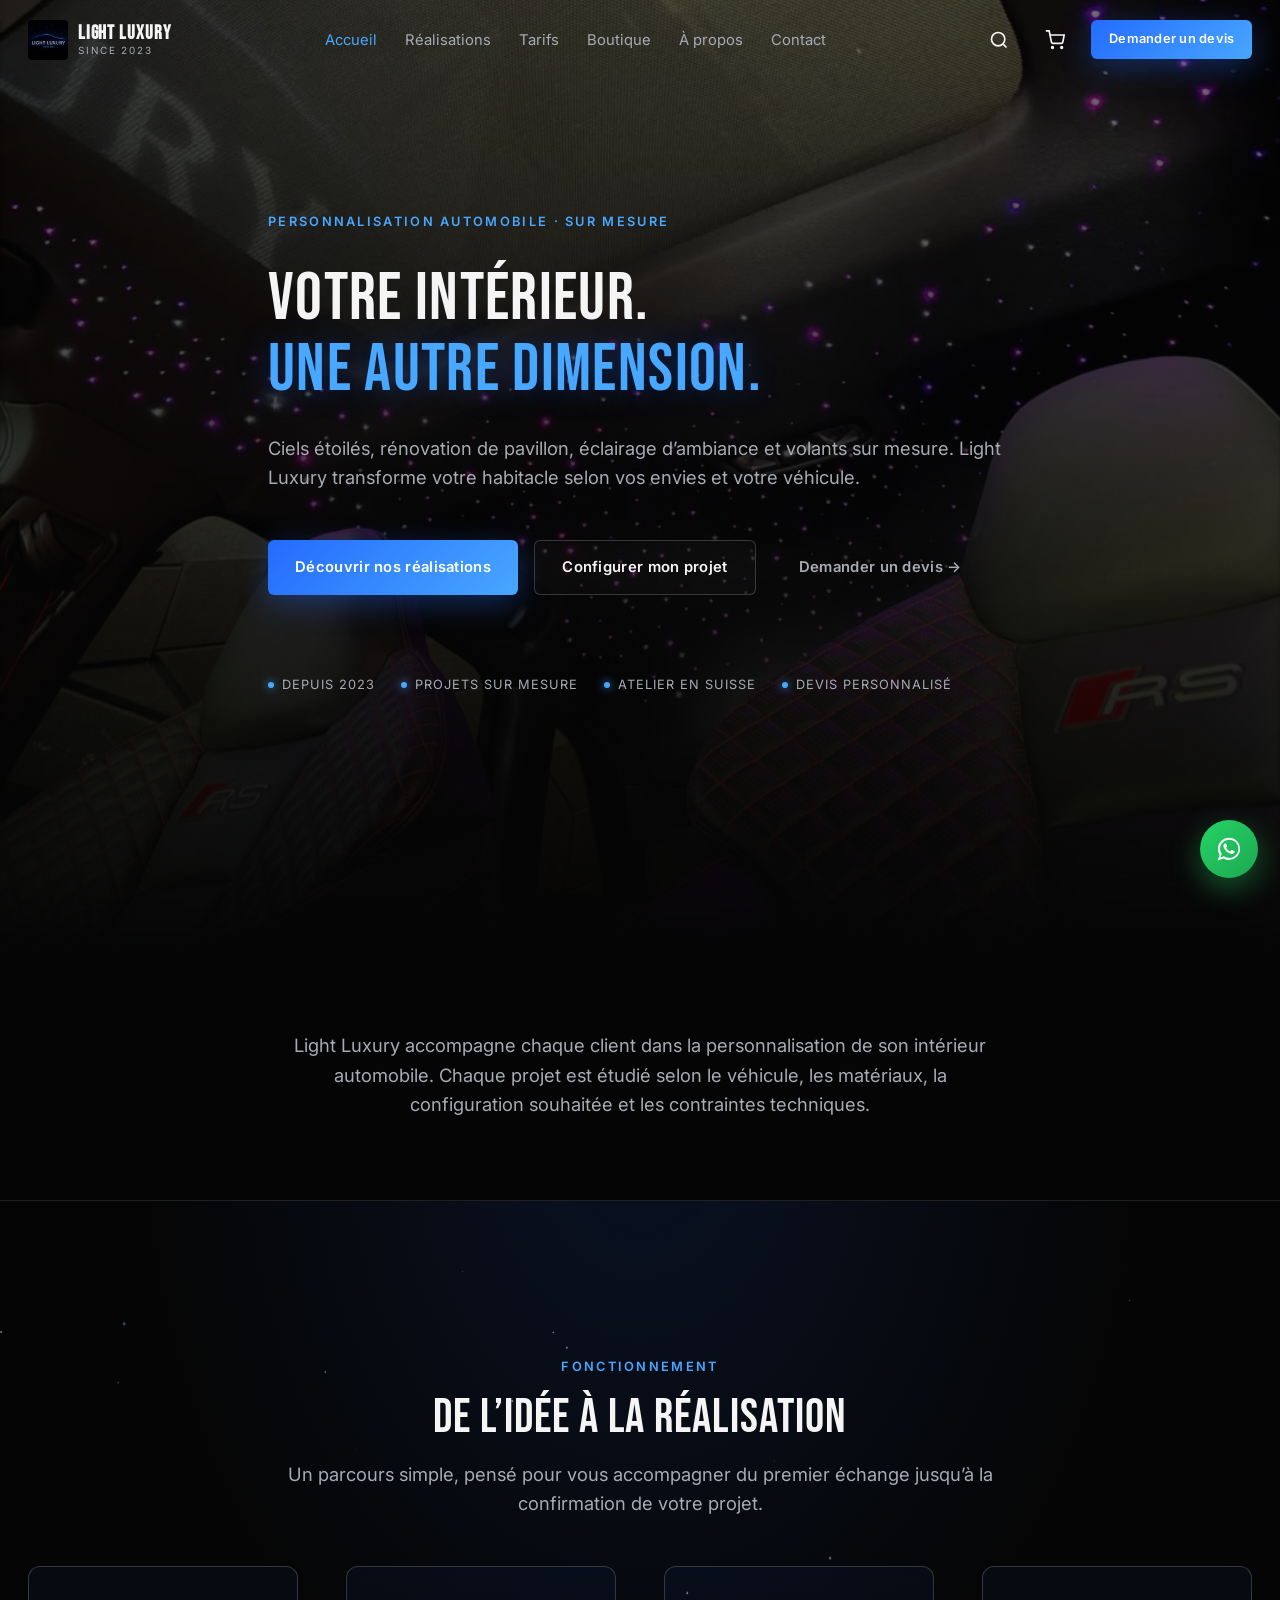
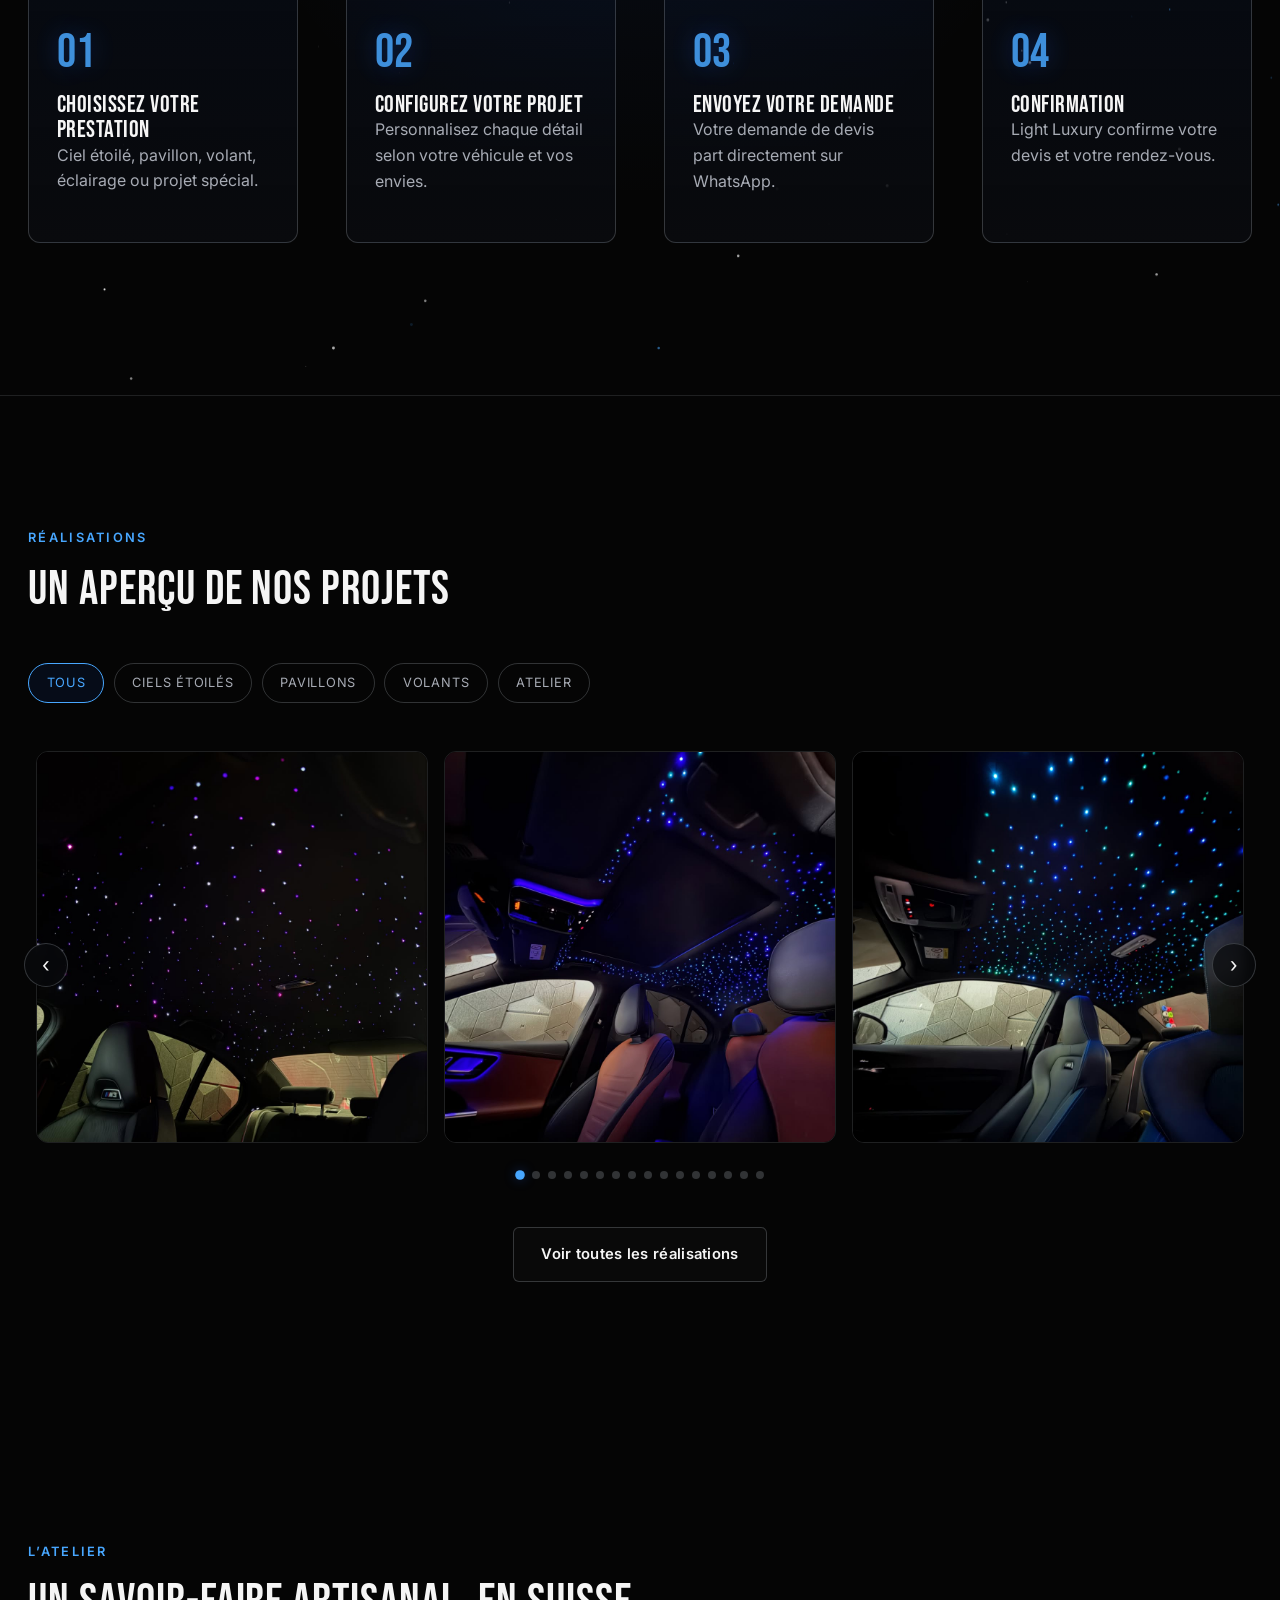
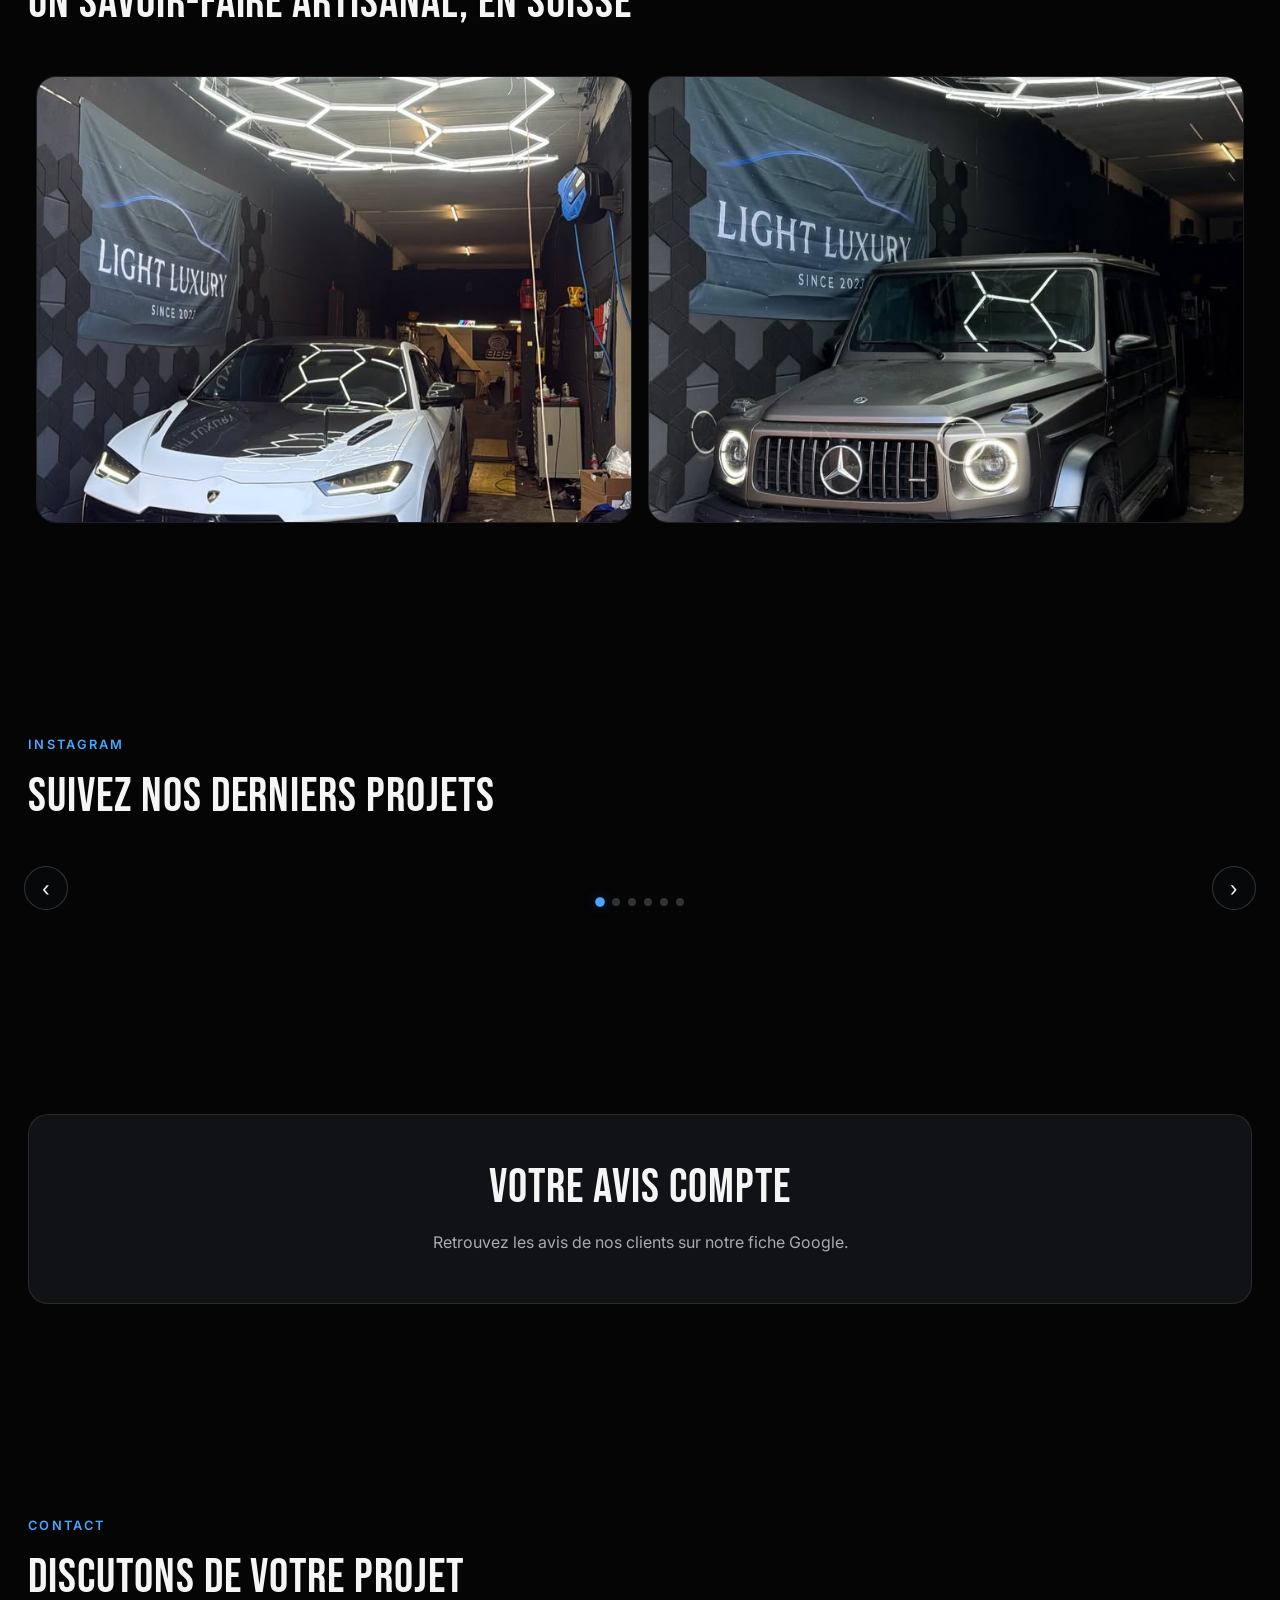
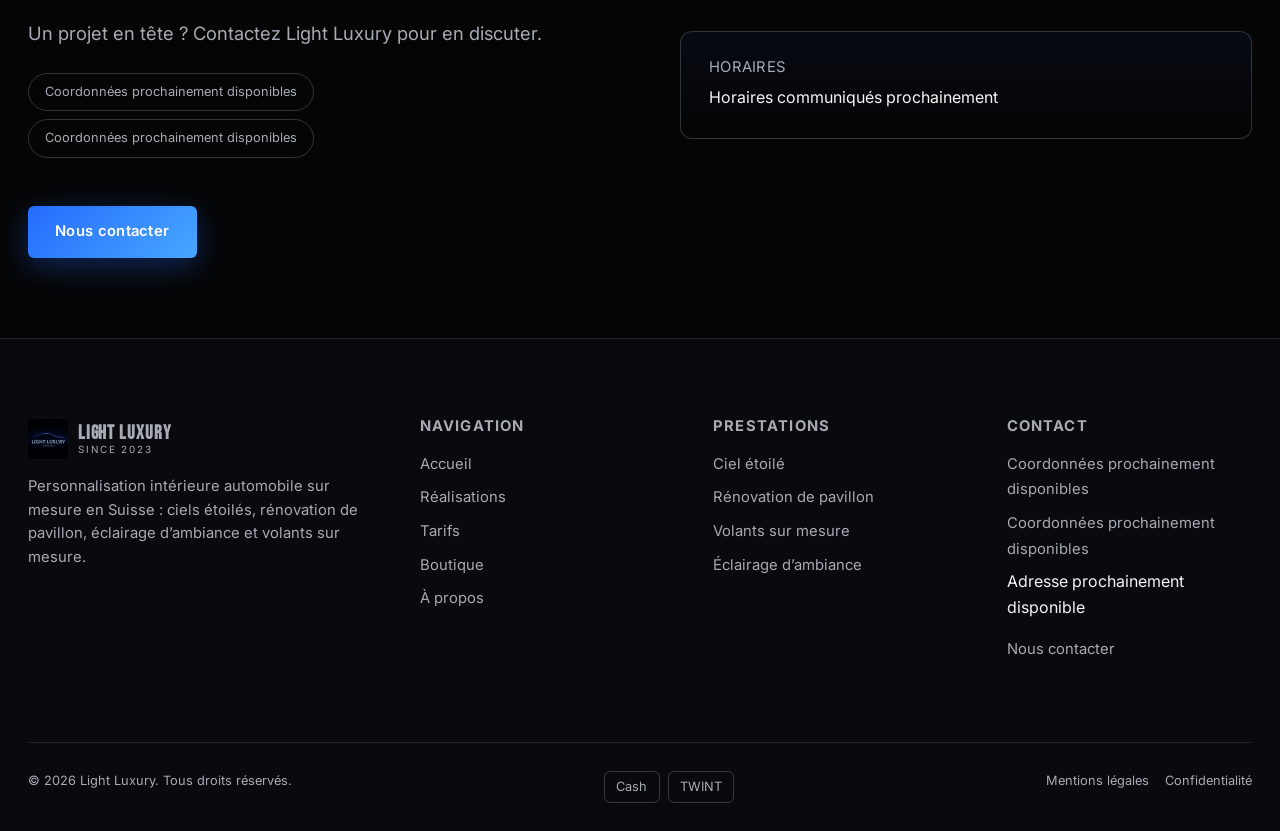
==== index.html @ d5ac54b0 "Add files via upload" ====
<!DOCTYPE html>
<html lang="fr">
<head>
<meta charset="UTF-8" />
<meta name="viewport" content="width=device-width, initial-scale=1.0" />
<title>Light Luxury — Personnalisation automobile sur mesure en Suisse</title>
<meta name="description" content="Light Luxury : ciels étoilés, rénovation de pavillon, éclairage d’ambiance et volants sur mesure. Personnalisation intérieure automobile en Suisse depuis 2023." />
<link rel="canonical" href="https://www.lightluxury.ch/index.html" />

<meta property="og:type" content="website" />
<meta property="og:title" content="Light Luxury — Personnalisation automobile sur mesure en Suisse" />
<meta property="og:description" content="Light Luxury : ciels étoilés, rénovation de pavillon, éclairage d’ambiance et volants sur mesure. Personnalisation intérieure automobile en Suisse depuis 2023." />
<meta property="og:image" content="assets/images/logo/light-luxury-logo.jpg" />
<meta property="og:locale" content="fr_CH" />

<link rel="icon" href="assets/images/logo/light-luxury-logo.jpg" type="image/jpeg" />

<link rel="preconnect" href="https://fonts.googleapis.com" />
<link rel="preconnect" href="https://fonts.gstatic.com" crossorigin />
<link href="https://fonts.googleapis.com/css2?family=Bebas+Neue&family=Oswald:wght@400;600&family=Inter:wght@400;500;600;700&display=swap" rel="stylesheet" />

<link rel="stylesheet" href="assets/css/variables.css" />
<link rel="stylesheet" href="assets/css/reset.css" />
<link rel="stylesheet" href="assets/css/style.css" />
<link rel="stylesheet" href="assets/css/components.css" />
<link rel="stylesheet" href="assets/css/responsive.css" />
<link rel="stylesheet" href="assets/css/slider.css" />
<script type="application/ld+json">
{
  "@context": "https://schema.org",
  "@type": "AutoRepair",
  "name": "Light Luxury",
  "image": "assets/images/logo/light-luxury-logo.jpg",
  "priceRange": "CHF 150 - CHF 830",
  "areaServed": "CH",
  "sameAs": []
}
</script>
</head>
<body>
<a class="skip-link" href="#main-content">Aller au contenu</a>
<div class="starfield-bg" aria-hidden="true"><canvas data-starfield data-density="130"></canvas></div>

<header class="site-header">
  <div class="container">
    <a href="index.html" class="brand" aria-label="Light Luxury — Accueil">
      <img src="assets/images/logo/light-luxury-logo.jpg" alt="Logo Light Luxury" width="40" height="40" />
      <span class="brand-text"><strong>LIGHT LUXURY</strong><span>Since 2023</span></span>
    </a>

    <nav class="main-nav" aria-label="Navigation principale">
      <ul><li><a class="is-active" href="index.html">Accueil</a></li>

<li><a class="" href="realisations.html">Réalisations</a></li>
<li><a class="" href="tarifs.html">Tarifs</a></li>
<li><a class="" href="boutique.html">Boutique</a></li>
<li><a class="" href="a-propos.html">À propos</a></li>
<li><a class="" href="contact.html">Contact</a></li></ul>
    </nav>

    <div class="nav-actions">
      <button id="search-toggle-btn" class="icon-btn" aria-label="Rechercher" aria-controls="search-panel"><svg width="20" height="20" viewBox="0 0 24 24" fill="none" stroke="currentColor" stroke-width="2"><circle cx="11" cy="11" r="8"/><path d="m21 21-4.35-4.35"/></svg></button>
      <a href="panier.html" class="icon-btn" aria-label="Voir le panier de demande de devis">
        <svg width="20" height="20" viewBox="0 0 24 24" fill="none" stroke="currentColor" stroke-width="2"><circle cx="9" cy="21" r="1"/><circle cx="20" cy="21" r="1"/><path d="M1 1h4l2.68 13.39a2 2 0 0 0 2 1.61h9.72a2 2 0 0 0 2-1.61L23 6H6"/></svg>
        <span class="cart-badge is-empty" data-cart-count>0</span>
      </a>
      <a href="contact.html" class="btn btn-primary btn-sm nav-cta-desktop">Demander un devis</a>
      <button id="burger-btn" class="burger" aria-label="Ouvrir le menu" aria-expanded="false" aria-controls="mobile-nav">
        <span></span><span></span><span></span>
      </button>
    </div>
  </div>
</header>

<div id="search-panel" class="search-panel" role="search">
  <input id="site-search-input" type="text" placeholder="Rechercher : ciel étoilé, pavillon, volant, BMW…" aria-label="Recherche sur le site" />
  <div id="site-search-results" class="search-results"></div>
</div>

<nav id="mobile-nav" class="mobile-nav" aria-label="Navigation mobile">
  <a href="index.html">Accueil</a>
<a href="realisations.html">Réalisations</a>
<a href="tarifs.html">Tarifs</a>
<a href="boutique.html">Boutique</a>
<a href="a-propos.html">À propos</a>
<a href="contact.html">Contact</a>
  <div class="mobile-cta">
    <a href="contact.html" class="btn btn-primary btn-block">Demander un devis</a>
    <a href="panier.html" class="btn btn-outline btn-block">Voir mon panier</a>
  </div>
</nav>
<main id="main-content">

<section class="hero">
  <div class="hero-media">
    <img src="assets/images/hero/hero-fallback.jpg" alt="Ciel étoilé Light Luxury dans un habitacle automobile premium" />
  </div>
  <div class="hero-overlay"></div>
  <div class="container hero-content">
    <span class="eyebrow">Personnalisation automobile · Sur mesure</span>
    <h1>Votre intérieur.<br /><span class="accent">Une autre dimension.</span></h1>
    <p class="lead">Ciels étoilés, rénovation de pavillon, éclairage d’ambiance et volants sur mesure. Light Luxury transforme votre habitacle selon vos envies et votre véhicule.</p>
    <div class="hero-actions">
      <a href="realisations.html" class="btn btn-primary">Découvrir nos réalisations</a>
      <a href="ciel-etoile.html" class="btn btn-outline">Configurer mon projet</a>
      <a href="contact.html" class="btn btn-ghost">Demander un devis →</a>
    </div>
    <div class="hero-badges">
      <span class="hero-badge">Depuis 2023</span>
      <span class="hero-badge">Projets sur mesure</span>
      <span class="hero-badge">Atelier en Suisse</span>
      <span class="hero-badge">Devis personnalisé</span>
    </div>
  </div>
</section>

<section class="tight">
  <div class="container">
    <div class="section-head center" style="margin:0 auto;">
      <p class="lead" style="margin:0 auto;">Light Luxury accompagne chaque client dans la personnalisation de son intérieur automobile. Chaque projet est étudié selon le véhicule, les matériaux, la configuration souhaitée et les contraintes techniques.</p>
    </div>
  </div>
</section>

<section id="fonctionnement" class="section-featured" data-local-starfield style="border-top:1px solid var(--c-border); border-bottom:1px solid var(--c-border);">
  <div class="starfield-bg" aria-hidden="true"><canvas data-starfield data-density="90" data-shooting-stars="false"></canvas></div>
  <div class="container" style="position:relative;z-index:1;">
    <div class="section-head center" style="margin:0 auto 3rem;">
      <span class="eyebrow">Fonctionnement</span>
      <h2>De l’idée à la réalisation</h2>
      <p class="lead" style="margin:0.8rem auto 0;">Un parcours simple, pensé pour vous accompagner du premier échange jusqu’à la confirmation de votre projet.</p>
    </div>
    <div class="steps steps-featured">
      <div class="step"><div class="step-number">01</div><h3>Choisissez votre prestation</h3><p>Ciel étoilé, pavillon, volant, éclairage ou projet spécial.</p></div>
      <div class="step"><div class="step-number">02</div><h3>Configurez votre projet</h3><p>Personnalisez chaque détail selon votre véhicule et vos envies.</p></div>
      <div class="step"><div class="step-number">03</div><h3>Envoyez votre demande</h3><p>Votre demande de devis part directement sur WhatsApp.</p></div>
      <div class="step"><div class="step-number">04</div><h3>Confirmation</h3><p>Light Luxury confirme votre devis et votre rendez-vous.</p></div>
    </div>
  </div>
</section>

<section id="realisations-preview">
  <div class="container">
    <div class="section-head">
      <span class="eyebrow">Réalisations</span>
      <h2>Un aperçu de nos projets</h2>
    </div>
    <div class="filter-bar" id="home-filter-bar">
      <button data-filter="all" class="is-active">Tous</button>
      <button data-filter="ciel-etoile">Ciels étoilés</button>
      <button data-filter="pavillon">Pavillons</button>
      <button data-filter="volant">Volants</button>
      <button data-filter="atelier">Atelier</button>
    </div>
    <div class="slider">
      <div class="slider-viewport">
        <div class="slider-track" id="home-gallery-grid"></div>
      </div>
    </div>
    <div class="text-center mt-lg">
      <a href="realisations.html" class="btn btn-outline">Voir toutes les réalisations</a>
    </div>
  </div>
</section>

<section id="atelier">
  <div class="container">
    <div class="section-head">
      <span class="eyebrow">L’atelier</span>
      <h2>Un savoir-faire artisanal, en Suisse</h2>
    </div>
    <div class="slider atelier-slider">
      <div class="slider-viewport">
        <div class="slider-track">
      <div class="slider-slide"><img src="assets/images/atelier/atelier-lamborghini-urus.jpg" alt="Atelier Light Luxury avec Lamborghini Urus" loading="lazy" width="640" height="480" /></div>
      <div class="slider-slide"><img src="assets/images/atelier/atelier-mercedes-g63.jpg" alt="Atelier Light Luxury avec Mercedes-AMG G63" loading="lazy" width="640" height="480" /></div>
        </div>
      </div>
    </div>
  </div>
</section>

<section id="instagram" class="tight">
  <div class="container">
    <div class="section-head">
      <span class="eyebrow">Instagram</span>
      <h2>Suivez nos derniers projets</h2>
    </div>
    <div class="slider instagram-slider">
      <div class="slider-viewport">
        <div class="slider-track">
      <div class="slider-slide"><a href="#" data-contact="instagram" target="_blank" rel="noopener"><img src="assets/images/ciels-etoiles/ciel-etoile-bmw-m3-multicolore.jpg" alt="Publication Instagram Light Luxury" loading="lazy" width="300" height="300" /></a></div>
      <div class="slider-slide"><a href="#" data-contact="instagram" target="_blank" rel="noopener"><img src="assets/images/ciels-etoiles/ciel-etoile-violet-rose.jpg" alt="Publication Instagram Light Luxury" loading="lazy" width="300" height="300" /></a></div>
      <div class="slider-slide"><a href="#" data-contact="instagram" target="_blank" rel="noopener"><img src="assets/images/volants/volant-bmw-m-carbone.jpg" alt="Publication Instagram Light Luxury" loading="lazy" width="300" height="300" /></a></div>
      <div class="slider-slide"><a href="#" data-contact="instagram" target="_blank" rel="noopener"><img src="assets/images/ciels-etoiles/ciel-etoile-audi-rs-panoramique.jpg" alt="Publication Instagram Light Luxury" loading="lazy" width="300" height="300" /></a></div>
      <div class="slider-slide"><a href="#" data-contact="instagram" target="_blank" rel="noopener"><img src="assets/images/atelier/atelier-lamborghini-urus.jpg" alt="Publication Instagram Light Luxury" loading="lazy" width="300" height="300" /></a></div>
      <div class="slider-slide"><a href="#" data-contact="instagram" target="_blank" rel="noopener"><img src="assets/images/ciels-etoiles/ciel-etoile-bmw-m4-orange.jpg" alt="Publication Instagram Light Luxury" loading="lazy" width="300" height="300" /></a></div>
        </div>
      </div>
    </div>
  </div>
</section>

<section id="avis">
  <div class="container">
    <div class="reviews-cta">
      <h2>Votre avis compte</h2>
      <p>Retrouvez les avis de nos clients sur notre fiche Google.</p>
      <a href="#" data-contact="google-reviews" class="btn btn-outline" style="display:none;">Voir les avis Google</a>
    </div>
  </div>
</section>

<section id="contact-home" class="tight">
  <div class="container split">
    <div>
      <span class="eyebrow">Contact</span>
      <h2>Discutons de votre projet</h2>
      <p class="lead">Un projet en tête ? Contactez Light Luxury pour en discuter.</p>
      <ul class="tag-list" style="margin-top:1.5rem;">
        <li><a href="tel:" data-contact="phone" class="badge-note">Téléphone</a></li>
        <li><a href="mailto:" data-contact="email" class="badge-note">E-mail</a></li>
      </ul>
      <div class="hero-actions">
        <a href="contact.html" class="btn btn-primary">Nous contacter</a>
      </div>
    </div>
    <div>
      <div class="info-panel">
        <div>
          <h4 style="font-family:var(--font-body);text-transform:uppercase;font-size:var(--fs-sm);color:var(--c-grey-light);margin-bottom:0.6rem;">Horaires</h4>
          <div data-contact="hours"></div>
        </div>
      </div>
    </div>
  </div>
</section>
</main>
<div id="lightbox" class="lightbox" aria-hidden="true" role="dialog" aria-label="Visionneuse d'image">
  <div class="lightbox-inner">
    <button id="lightbox-close" class="lightbox-close" aria-label="Fermer">✕</button>
    <button id="lightbox-prev" class="lightbox-nav lightbox-prev" aria-label="Image précédente">‹</button>
    <button id="lightbox-next" class="lightbox-nav lightbox-next" aria-label="Image suivante">›</button>
    <img id="lightbox-image" src="" alt="" />
    <p id="lightbox-caption" class="lightbox-caption"></p>
    <p id="lightbox-counter" class="lightbox-caption"></p>
  </div>
</div>
<footer class="site-footer">
  <div class="container">
    <div class="footer-grid">
      <div class="footer-col">
        <a href="index.html" class="brand" style="margin-bottom:1rem;">
          <img src="assets/images/logo/light-luxury-logo.jpg" alt="Logo Light Luxury" width="36" height="36" />
          <span class="brand-text"><strong>LIGHT LUXURY</strong><span>Since 2023</span></span>
        </a>
        <p>Personnalisation intérieure automobile sur mesure en Suisse : ciels étoilés, rénovation de pavillon, éclairage d’ambiance et volants sur mesure.</p>
      </div>
      <div class="footer-col">
        <h4>Navigation</h4>
        <ul>
          <li><a href="index.html">Accueil</a></li>
          <li><a href="realisations.html">Réalisations</a></li>
          <li><a href="tarifs.html">Tarifs</a></li>
          <li><a href="boutique.html">Boutique</a></li>
          <li><a href="a-propos.html">À propos</a></li>
        </ul>
      </div>
      <div class="footer-col">
        <h4>Prestations</h4>
        <ul>
          <li><a href="ciel-etoile.html">Ciel étoilé</a></li>
          <li><a href="renovation-pavillon.html">Rénovation de pavillon</a></li>
          <li><a href="volants-sur-mesure.html">Volants sur mesure</a></li>
          <li><a href="eclairage-ambiance.html">Éclairage d’ambiance</a></li>
        </ul>
      </div>
      <div class="footer-col">
        <h4>Contact</h4>
        <ul>
          <li><a href="tel:" data-contact="phone">Coordonnées prochainement disponibles</a></li>
          <li><a href="mailto:" data-contact="email">Coordonnées prochainement disponibles</a></li>
          <li><span data-contact="address">Adresse prochainement disponible</span></li>
          <li><a href="#" data-contact="instagram" target="_blank" rel="noopener">Instagram</a></li>
          <li><a href="contact.html">Nous contacter</a></li>
        </ul>
      </div>
    </div>

    <div class="footer-bottom">
      <span>© <span data-current-year></span> Light Luxury. Tous droits réservés.</span>
      <div class="payment-badges"><span>Cash</span><span>TWINT</span></div>
      <div style="display:flex;gap:1rem;">
        <a href="mentions-legales.html">Mentions légales</a>
        <a href="confidentialite.html">Confidentialité</a>
      </div>
    </div>
  </div>
</footer>

<a href="#" id="whatsapp-float-btn" class="whatsapp-float" aria-label="Contacter Light Luxury sur WhatsApp"><svg viewBox="0 0 32 32"><path d="M16.001 3C9.008 3 3.335 8.671 3.335 15.665c0 2.454.687 4.83 1.99 6.897L3 29l6.6-2.267a12.6 12.6 0 0 0 6.4 1.734h.005c6.993 0 12.665-5.672 12.665-12.667C28.67 8.671 23 3 16.001 3zm0 23.02h-.004a10.5 10.5 0 0 1-5.352-1.464l-.384-.228-3.98 1.368 1.386-3.879-.25-.398a10.44 10.44 0 0 1-1.612-5.594c0-5.79 4.71-10.5 10.5-10.5 2.804 0 5.44 1.092 7.424 3.076a10.43 10.43 0 0 1 3.074 7.428c0 5.79-4.712 10.5-10.502 10.5h-.3zm5.756-7.868c-.316-.158-1.87-.923-2.16-1.028-.29-.105-.5-.158-.71.158s-.815 1.028-1 1.24c-.184.21-.368.237-.684.079-.316-.158-1.335-.492-2.542-1.568-.94-.838-1.575-1.874-1.758-2.19-.184-.316-.02-.487.138-.645.142-.14.316-.368.474-.552.158-.184.21-.316.316-.526.105-.21.053-.395-.026-.553-.079-.158-.71-1.71-.972-2.343-.256-.616-.516-.532-.71-.542-.184-.008-.395-.01-.605-.01-.21 0-.553.079-.842.395-.29.316-1.106 1.081-1.106 2.637 0 1.556 1.132 3.06 1.29 3.27.158.21 2.229 3.404 5.4 4.773.755.326 1.343.52 1.802.665.757.24 1.446.207 1.99.126.607-.091 1.87-.764 2.133-1.502.263-.738.263-1.37.184-1.502-.079-.132-.29-.21-.605-.368z"/></svg></a>

<script src="assets/js/config.js"></script>
<script src="assets/js/pricing.js"></script>
<script src="assets/js/services.js"></script>
<script src="assets/js/products.js"></script>
<script src="assets/js/gallery.js"></script>
<script src="assets/js/cart.js"></script>
<script src="assets/js/slider.js"></script>
<script src="assets/js/whatsapp.js"></script>
<script src="assets/js/shop.js"></script>
<script src="assets/js/configurator.js"></script>
<script src="assets/js/main.js" defer></script>
</body>
</html>
---- assets/css/variables.css ----
/* ============================================================
   LIGHT LUXURY — VARIABLES CSS
   ============================================================ */
:root {
  /* Palette */
  --c-black-deep: #050505;
  --c-black-secondary: #090A0D;
  --c-anthracite: #101216;
  --c-grey-dark: #17191E;
  --c-white: #F5F5F5;
  --c-grey-light: #A7ABB4;
  --c-blue-electric: #246BFD;
  --c-blue-bright: #48A7FF;
  --c-violet: #7857FF;

  --c-border: rgba(167, 171, 180, 0.16);
  --c-border-strong: rgba(167, 171, 180, 0.28);
  --c-glow-blue: rgba(36, 107, 253, 0.35);
  --c-glow-blue-soft: rgba(72, 167, 255, 0.16);
  --c-overlay-dark: rgba(5, 5, 5, 0.72);

  /* Typography */
  --font-display: "Bebas Neue", "Oswald", "Anton", Impact, sans-serif;
  --font-body: "Inter", "Manrope", "Montserrat", -apple-system, BlinkMacSystemFont, sans-serif;

  --fs-xs: 0.8rem;
  --fs-sm: 0.925rem;
  --fs-base: 1rem;
  --fs-md: 1.15rem;
  --fs-lg: 1.5rem;
  --fs-xl: 2.1rem;
  --fs-2xl: 3rem;
  --fs-3xl: 4.2rem;

  /* Spacing */
  --space-xs: 0.5rem;
  --space-sm: 1rem;
  --space-md: 1.75rem;
  --space-lg: 3rem;
  --space-xl: 5rem;
  --space-2xl: 8rem;

  /* Layout */
  --max-width: 1280px;
  --radius-sm: 6px;
  --radius-md: 12px;
  --radius-lg: 20px;

  --header-height: 80px;

  --transition-base: 220ms cubic-bezier(0.4, 0, 0.2, 1);
  --transition-slow: 420ms cubic-bezier(0.16, 1, 0.3, 1);

  --shadow-card: 0 20px 60px rgba(0, 0, 0, 0.45);
  --shadow-glow: 0 0 40px var(--c-glow-blue-soft);
}
---- assets/css/style.css ----
/* ============================================================
   LIGHT LUXURY — STYLE PRINCIPAL
   ============================================================ */

.container {
  max-width: var(--max-width);
  margin: 0 auto;
  padding: 0 var(--space-md);
}

section { position: relative; padding: var(--space-2xl) 0; }
section.tight { padding: var(--space-xl) 0; }

.eyebrow {
  display: inline-block;
  font-size: var(--fs-xs);
  letter-spacing: 0.18em;
  text-transform: uppercase;
  color: var(--c-blue-bright);
  margin-bottom: var(--space-sm);
  font-weight: 600;
}

h1 { font-size: clamp(2.4rem, 6vw, var(--fs-3xl)); }
h2 { font-size: clamp(1.8rem, 4vw, var(--fs-2xl)); margin-bottom: var(--space-sm); }
h3 { font-size: var(--fs-lg); }

p.lead { font-size: var(--fs-md); color: var(--c-grey-light); max-width: 62ch; }
p { color: var(--c-grey-light); }

.section-head { max-width: 720px; margin-bottom: var(--space-lg); }
.section-head.center { margin-left: auto; margin-right: auto; text-align: center; }

/* -------------------- STARFIELD CANVAS -------------------- */
.starfield-bg {
  position: fixed;
  inset: 0;
  width: 100%;
  height: 100%;
  z-index: -2;
  background: radial-gradient(ellipse at 50% -10%, rgba(36, 107, 253, 0.12), transparent 55%), var(--c-black-deep);
}
.starfield-bg canvas { width: 100%; height: 100%; display: block; }

.hero .starfield-bg,
section[data-local-starfield] .starfield-bg {
  position: absolute;
  z-index: 0;
}

/* -------------------- BUTTONS -------------------- */
.btn {
  display: inline-flex;
  align-items: center;
  justify-content: center;
  gap: 0.5rem;
  padding: 0.9rem 1.7rem;
  border-radius: var(--radius-sm);
  font-size: var(--fs-sm);
  font-weight: 600;
  letter-spacing: 0.02em;
  transition: transform var(--transition-base), box-shadow var(--transition-base), background var(--transition-base), border-color var(--transition-base);
  white-space: nowrap;
}
.btn-primary {
  background: linear-gradient(135deg, var(--c-blue-electric), var(--c-blue-bright));
  color: #fff;
  box-shadow: 0 8px 30px var(--c-glow-blue);
}
.btn-primary:hover { transform: translateY(-2px); box-shadow: 0 12px 40px var(--c-glow-blue); }
.btn-outline {
  border: 1px solid var(--c-border-strong);
  color: var(--c-white);
  background: rgba(255,255,255,0.02);
}
.btn-outline:hover { border-color: var(--c-blue-bright); color: var(--c-blue-bright); }
.btn-ghost { color: var(--c-grey-light); }
.btn-ghost:hover { color: var(--c-white); }
.btn-sm { padding: 0.6rem 1.1rem; font-size: var(--fs-xs); }
.btn-block { width: 100%; }
.btn:disabled { opacity: 0.5; cursor: not-allowed; }

/* -------------------- HEADER / NAV -------------------- */
.site-header {
  position: sticky;
  top: 0;
  z-index: 100;
  height: var(--header-height);
  display: flex;
  align-items: center;
  background: transparent;
  border-bottom: 1px solid transparent;
  transition: background var(--transition-base), border-color var(--transition-base);
}
.site-header.is-scrolled {
  background: rgba(5, 5, 5, 0.82);
  backdrop-filter: blur(14px);
  border-bottom: 1px solid var(--c-border);
}
.site-header .container {
  display: flex;
  align-items: center;
  justify-content: space-between;
  gap: var(--space-md);
  width: 100%;
}

.brand { display: flex; align-items: center; gap: 0.6rem; }
.brand img { height: 40px; width: auto; border-radius: 4px; }
.brand-text { display: flex; flex-direction: column; line-height: 1.1; }
.brand-text strong { font-family: var(--font-display); font-size: 1.2rem; letter-spacing: 0.05em; }
.brand-text span { font-size: 0.62rem; letter-spacing: 0.2em; color: var(--c-grey-light); text-transform: uppercase; }

.main-nav { display: flex; align-items: center; gap: var(--space-md); }
.main-nav > ul { display: flex; align-items: center; gap: var(--space-md); }
.main-nav a, .main-nav > ul > li > button {
  font-size: var(--fs-sm);
  color: var(--c-grey-light);
  transition: color var(--transition-base);
  display: inline-flex; align-items: center; gap: 0.3rem;
}
.main-nav a:hover, .main-nav > ul > li > button:hover { color: var(--c-white); }
.main-nav a.is-active { color: var(--c-blue-bright); }

.has-dropdown { position: relative; }
.dropdown-menu {
  position: absolute;
  top: calc(100% + 14px);
  left: 50%;
  transform: translateX(-50%) translateY(-8px);
  min-width: 240px;
  background: var(--c-anthracite);
  border: 1px solid var(--c-border);
  border-radius: var(--radius-md);
  padding: 0.6rem;
  opacity: 0;
  visibility: hidden;
  transition: opacity var(--transition-base), transform var(--transition-base), visibility var(--transition-base);
  box-shadow: var(--shadow-card);
}
.has-dropdown.is-open .dropdown-menu {
  opacity: 1; visibility: visible; transform: translateX(-50%) translateY(0);
}
.dropdown-menu a {
  display: block;
  padding: 0.65rem 0.8rem;
  border-radius: var(--radius-sm);
  font-size: var(--fs-sm);
}
.dropdown-menu a:hover { background: rgba(255,255,255,0.04); color: var(--c-blue-bright); }

.nav-actions { display: flex; align-items: center; gap: var(--space-sm); }
.icon-btn { position: relative; width: 40px; height: 40px; display: inline-flex; align-items: center; justify-content: center; border-radius: 50%; transition: background var(--transition-base); color: var(--c-white); }
.icon-btn:hover { background: rgba(255,255,255,0.06); }
.cart-badge {
  position: absolute; top: -2px; right: -2px;
  background: var(--c-blue-bright); color: #050505; font-size: 0.65rem; font-weight: 700;
  min-width: 18px; height: 18px; border-radius: 50%;
  display: flex; align-items: center; justify-content: center;
}
.cart-badge.is-empty { display: none; }

.burger { display: none; width: 40px; height: 40px; flex-direction: column; justify-content: center; align-items: center; gap: 5px; }
.burger span { width: 22px; height: 2px; background: var(--c-white); transition: transform var(--transition-base), opacity var(--transition-base); }
.burger[aria-expanded="true"] span:nth-child(1) { transform: translateY(7px) rotate(45deg); }
.burger[aria-expanded="true"] span:nth-child(2) { opacity: 0; }
.burger[aria-expanded="true"] span:nth-child(3) { transform: translateY(-7px) rotate(-45deg); }

.mobile-nav {
  position: fixed; inset: var(--header-height) 0 0 0; z-index: 90;
  background: rgba(5,5,5,0.98); backdrop-filter: blur(10px);
  transform: translateY(-12px); opacity: 0; visibility: hidden;
  transition: transform var(--transition-slow), opacity var(--transition-slow), visibility var(--transition-slow);
  overflow-y: auto; padding: var(--space-lg) var(--space-md);
}
.mobile-nav.is-open { transform: translateY(0); opacity: 1; visibility: visible; }
.mobile-nav a { display: block; font-size: 1.4rem; padding: 0.8rem 0; border-bottom: 1px solid var(--c-border); font-family: var(--font-display); letter-spacing: 0.03em; }
.mobile-nav .mobile-sub a { font-size: 1rem; font-family: var(--font-body); padding-left: 1rem; color: var(--c-grey-light); border-bottom: none; }
.mobile-nav .mobile-cta { margin-top: var(--space-lg); display: flex; flex-direction: column; gap: 0.8rem; }

/* Search */
.search-panel {
  position: fixed; top: var(--header-height); left: 0; right: 0; z-index: 95;
  background: rgba(9,10,13,0.98); border-bottom: 1px solid var(--c-border);
  padding: var(--space-md); transform: translateY(-12px); opacity: 0; visibility: hidden;
  transition: all var(--transition-base);
}
.search-panel.is-open { transform: translateY(0); opacity: 1; visibility: visible; }
.search-panel input {
  width: 100%; max-width: var(--max-width); margin: 0 auto; display: block;
  border: 1px solid var(--c-border-strong); border-radius: var(--radius-sm);
  padding: 0.9rem 1.1rem; font-size: var(--fs-md); background: var(--c-anthracite);
}
.search-results { max-width: var(--max-width); margin: var(--space-sm) auto 0; display: grid; gap: 0.5rem; }
.search-result { display: flex; flex-direction: column; gap: 0.15rem; padding: 0.8rem 1rem; border-radius: var(--radius-sm); background: var(--c-anthracite); border: 1px solid var(--c-border); }
.search-result:hover { border-color: var(--c-blue-bright); }
.search-result .tag { font-size: 0.65rem; text-transform: uppercase; letter-spacing: 0.1em; color: var(--c-blue-bright); }
.search-result span:last-child { color: var(--c-grey-light); font-size: var(--fs-sm); }

/* -------------------- HERO -------------------- */
.hero {
  position: relative;
  min-height: 100vh;
  display: flex;
  align-items: center;
  overflow: hidden;
  margin-top: calc(-1 * var(--header-height));
  padding-top: var(--header-height);
}
.hero-media { position: absolute; inset: 0; z-index: 0; }
.hero-media video, .hero-media img {
  position: absolute; inset: 0; width: 100%; height: 100%; object-fit: cover;
}
.hero-overlay {
  position: absolute; inset: 0; z-index: 1;
  background: linear-gradient(180deg, rgba(5,5,5,0.55) 0%, rgba(5,5,5,0.78) 55%, var(--c-black-deep) 100%);
}
.hero-content { position: relative; z-index: 2; padding: var(--space-2xl) 0; }
.hero h1 { margin: var(--space-sm) 0 var(--space-md); text-transform: uppercase; }
.hero h1 .accent { color: var(--c-blue-bright); text-shadow: 0 0 30px var(--c-glow-blue); }
.hero-actions { display: flex; flex-wrap: wrap; gap: 1rem; margin-top: var(--space-lg); }
.hero-badges { display: flex; flex-wrap: wrap; gap: 0.8rem 1.6rem; margin-top: var(--space-xl); }
.hero-badge { display: flex; align-items: center; gap: 0.5rem; font-size: var(--fs-xs); text-transform: uppercase; letter-spacing: 0.08em; color: var(--c-grey-light); }
.hero-badge::before { content: ""; width: 6px; height: 6px; border-radius: 50%; background: var(--c-blue-bright); box-shadow: 0 0 10px var(--c-blue-bright); }

/* -------------------- CARDS -------------------- */
.card-grid { display: grid; grid-template-columns: repeat(auto-fit, minmax(280px, 1fr)); gap: var(--space-md); }

.service-card {
  position: relative;
  border-radius: var(--radius-lg);
  overflow: hidden;
  border: 1px solid var(--c-border);
  background: var(--c-anthracite);
  transition: transform var(--transition-base), border-color var(--transition-base), box-shadow var(--transition-base);
  display: flex; flex-direction: column;
}
.service-card:hover { transform: translateY(-6px); border-color: var(--c-blue-bright); box-shadow: var(--shadow-card); }
.service-card-media { aspect-ratio: 4/3; overflow: hidden; }
.service-card-media img { width: 100%; height: 100%; transition: transform 700ms ease; }
.service-card:hover .service-card-media img { transform: scale(1.06); }
.service-card-body { padding: var(--space-md); display: flex; flex-direction: column; gap: 0.6rem; flex: 1; }
.service-card-body p { font-size: var(--fs-sm); }
.service-card-body .btn { margin-top: auto; align-self: flex-start; }

.product-card {
  border-radius: var(--radius-lg);
  overflow: hidden;
  border: 1px solid var(--c-border);
  background: var(--c-anthracite);
  display: flex; flex-direction: column;
  transition: border-color var(--transition-base), transform var(--transition-base);
}
.product-card:hover { border-color: var(--c-blue-bright); transform: translateY(-4px); }
.product-card-media { aspect-ratio: 5/4; overflow: hidden; display: block; }
.product-card-media img { width: 100%; height: 100%; }
.product-card-body { padding: var(--space-md); display: flex; flex-direction: column; gap: 0.5rem; }
.product-card-footer { display: flex; align-items: center; justify-content: space-between; margin-top: 0.6rem; }
.product-card-footer .price { font-family: var(--font-display); letter-spacing: 0.03em; color: var(--c-blue-bright); font-size: 1.1rem; }

/* -------------------- FEATURE SPLIT -------------------- */
.split { display: grid; grid-template-columns: 1fr 1fr; gap: var(--space-xl); align-items: center; }
.split-media { border-radius: var(--radius-lg); overflow: hidden; border: 1px solid var(--c-border); box-shadow: var(--shadow-card); }
.split-media img { width: 100%; height: 100%; }
.price-tag-row { display: flex; align-items: baseline; gap: 0.6rem; margin: var(--space-md) 0; }
.price-tag-row .from { font-size: var(--fs-sm); color: var(--c-grey-light); text-transform: uppercase; letter-spacing: 0.1em; }
.price-tag-row .amount { font-family: var(--font-display); font-size: var(--fs-2xl); color: var(--c-blue-bright); }

/* -------------------- STEPS -------------------- */
.steps { display: grid; grid-template-columns: repeat(auto-fit, minmax(220px, 1fr)); gap: var(--space-md); counter-reset: step; }
.step { border: 1px solid var(--c-border); border-radius: var(--radius-md); padding: var(--space-md); background: var(--c-black-secondary); }
.step-number { font-family: var(--font-display); font-size: 2.2rem; color: var(--c-blue-bright); opacity: 0.85; }

/* -------------------- PRICING TABLE -------------------- */
.pricing-table { width: 100%; border-collapse: collapse; border: 1px solid var(--c-border); border-radius: var(--radius-md); overflow: hidden; }
.pricing-table th, .pricing-table td { padding: 1rem 1.2rem; text-align: left; border-bottom: 1px solid var(--c-border); font-size: var(--fs-sm); }
.pricing-table th { background: var(--c-black-secondary); text-transform: uppercase; letter-spacing: 0.08em; font-size: var(--fs-xs); color: var(--c-grey-light); }
.pricing-table td.price { color: var(--c-blue-bright); font-weight: 700; text-align: right; }
.pricing-table tr:last-child td { border-bottom: none; }
.pricing-table tbody tr:hover { background: rgba(255,255,255,0.02); }
.table-wrap { overflow-x: auto; border-radius: var(--radius-md); }

.price-note { margin-top: var(--space-sm); font-size: var(--fs-sm); font-style: italic; color: var(--c-grey-light); }

/* -------------------- GALLERY / LIGHTBOX -------------------- */
.filter-bar { display: flex; flex-wrap: wrap; gap: 0.6rem; margin-bottom: var(--space-lg); }
.filter-bar button {
  padding: 0.55rem 1.1rem; border-radius: 999px; border: 1px solid var(--c-border-strong);
  font-size: var(--fs-xs); text-transform: uppercase; letter-spacing: 0.06em; color: var(--c-grey-light);
  transition: all var(--transition-base);
}
.filter-bar button.is-active, .filter-bar button:hover { border-color: var(--c-blue-bright); color: var(--c-blue-bright); background: rgba(36,107,253,0.08); }

.gallery-grid { display: grid; grid-template-columns: repeat(auto-fill, minmax(240px, 1fr)); gap: var(--space-sm); }
.gallery-item { position: relative; border-radius: var(--radius-md); overflow: hidden; cursor: pointer; aspect-ratio: 1/1; border: 1px solid var(--c-border); }
.gallery-item img { width: 100%; height: 100%; transition: transform 500ms ease; }
.gallery-item:hover img { transform: scale(1.08); }
.gallery-item figcaption {
  position: absolute; left: 0; right: 0; bottom: 0; padding: 0.7rem 0.9rem;
  font-size: var(--fs-xs); background: linear-gradient(0deg, rgba(0,0,0,0.85), transparent);
  opacity: 0; transition: opacity var(--transition-base);
}
.gallery-item:hover figcaption, .gallery-item:focus figcaption { opacity: 1; }

.lightbox {
  position: fixed; inset: 0; z-index: 200; display: flex; align-items: center; justify-content: center;
  background: rgba(2,2,4,0.94); opacity: 0; visibility: hidden; transition: opacity var(--transition-base), visibility var(--transition-base);
  padding: var(--space-md);
}
.lightbox.is-open { opacity: 1; visibility: visible; }
.lightbox-inner { position: relative; max-width: min(90vw, 1100px); max-height: 86vh; width: 100%; }
.lightbox-inner img { width: 100%; height: 100%; max-height: 74vh; object-fit: contain; border-radius: var(--radius-md); }
.lightbox-caption { text-align: center; margin-top: 1rem; color: var(--c-grey-light); font-size: var(--fs-sm); }
.lightbox-close, .lightbox-nav {
  position: absolute; background: rgba(255,255,255,0.08); border: 1px solid var(--c-border-strong);
  width: 44px; height: 44px; border-radius: 50%; display: flex; align-items: center; justify-content: center;
  color: #fff; font-size: 1.3rem;
}
.lightbox-close { top: -56px; right: 0; }
.lightbox-prev { top: 50%; left: -60px; transform: translateY(-50%); }
.lightbox-next { top: 50%; right: -60px; transform: translateY(-50%); }
@media (max-width: 768px) {
  .lightbox-close { top: -50px; right: 0; }
  .lightbox-prev { left: 6px; }
  .lightbox-next { right: 6px; }
}

/* -------------------- CONFIGURATOR FORMS -------------------- */
.config-layout { display: grid; grid-template-columns: 1.4fr 1fr; gap: var(--space-lg); align-items: start; }
.config-form { display: grid; gap: var(--space-md); }
.field-group { display: grid; gap: 0.5rem; }
.field-group label { font-size: var(--fs-xs); text-transform: uppercase; letter-spacing: 0.08em; color: var(--c-grey-light); }
.field-group input[type="text"], .field-group input[type="number"], .field-group input[type="email"],
.field-group input[type="tel"], .field-group select, .field-group textarea {
  border: 1px solid var(--c-border-strong); border-radius: var(--radius-sm); padding: 0.85rem 1rem;
  background: var(--c-anthracite); color: var(--c-white); width: 100%;
}
.field-group textarea { min-height: 110px; resize: vertical; }
.field-row { display: grid; grid-template-columns: repeat(auto-fit, minmax(180px, 1fr)); gap: var(--space-md); }
.checkbox-field { display: flex; align-items: center; gap: 0.6rem; font-size: var(--fs-sm); color: var(--c-white); }
.checkbox-field input { width: 18px; height: 18px; accent-color: var(--c-blue-bright); }
.checkbox-grid { display: grid; grid-template-columns: repeat(auto-fit, minmax(200px,1fr)); gap: 0.8rem; }
.option-card {
  display: flex; align-items: center; justify-content: space-between; gap: 1rem;
  border: 1px solid var(--c-border-strong); border-radius: var(--radius-sm); padding: 0.9rem 1rem;
  cursor: pointer; transition: border-color var(--transition-base);
}
.option-card:has(input:checked) { border-color: var(--c-blue-bright); background: rgba(36,107,253,0.06); }
.option-card .opt-price { color: var(--c-blue-bright); font-weight: 700; font-size: var(--fs-sm); }

.config-summary {
  position: sticky; top: calc(var(--header-height) + 20px);
  border: 1px solid var(--c-border); border-radius: var(--radius-lg); padding: var(--space-md);
  background: var(--c-black-secondary);
}
.config-summary h3 { margin-bottom: var(--space-sm); }
.config-summary-line { display: flex; justify-content: space-between; padding: 0.5rem 0; font-size: var(--fs-sm); border-bottom: 1px solid var(--c-border); }
.config-summary-total { display: flex; justify-content: space-between; padding-top: 0.9rem; font-family: var(--font-display); font-size: var(--fs-lg); color: var(--c-blue-bright); }
.config-summary .deposit-note { margin-top: var(--space-md); font-size: var(--fs-xs); color: var(--c-grey-light); }

.file-preview { margin-top: 0.6rem; max-width: 120px; border-radius: var(--radius-sm); display: none; border: 1px solid var(--c-border); }

/* -------------------- CART PAGE -------------------- */
.cart-list { display: grid; gap: var(--space-md); }
.cart-item {
  display: grid; grid-template-columns: 110px 1fr auto; gap: var(--space-md); align-items: center;
  border: 1px solid var(--c-border); border-radius: var(--radius-md); padding: var(--space-sm);
  background: var(--c-anthracite);
}
.cart-item img { width: 110px; height: 90px; border-radius: var(--radius-sm); }
.cart-item-details h4 { font-family: var(--font-body); font-weight: 700; font-size: var(--fs-md); }
.cart-item-details .meta { font-size: var(--fs-xs); color: var(--c-grey-light); margin-top: 0.2rem; }
.cart-item-actions { display: flex; flex-direction: column; align-items: flex-end; gap: 0.5rem; text-align: right; }
.cart-item-actions .price { font-family: var(--font-display); font-size: 1.2rem; color: var(--c-blue-bright); }
.cart-summary { border: 1px solid var(--c-border); border-radius: var(--radius-lg); padding: var(--space-md); background: var(--c-black-secondary); }
.empty-state { text-align: center; padding: var(--space-xl) 0; color: var(--c-grey-light); }

/* -------------------- FAQ -------------------- */
.faq-item { border-bottom: 1px solid var(--c-border); }
.faq-item summary { cursor: pointer; padding: var(--space-sm) 0; font-family: var(--font-display); font-size: var(--fs-md); letter-spacing: 0.02em; display: flex; justify-content: space-between; align-items: center; }
.faq-item summary::-webkit-details-marker { display: none; }
.faq-item summary::after { content: "+"; font-size: 1.5rem; color: var(--c-blue-bright); }
.faq-item[open] summary::after { content: "–"; }
.faq-item p { padding-bottom: var(--space-md); }

/* -------------------- FOOTER -------------------- */
.site-footer { border-top: 1px solid var(--c-border); background: var(--c-black-secondary); padding: var(--space-xl) 0 var(--space-md); }
.footer-grid { display: grid; grid-template-columns: 1.4fr 1fr 1fr 1fr; gap: var(--space-lg); }
.footer-col h4 { font-family: var(--font-body); font-weight: 700; font-size: var(--fs-sm); text-transform: uppercase; letter-spacing: 0.08em; margin-bottom: var(--space-sm); color: var(--c-grey-light); }
.footer-col a, .footer-col p { font-size: var(--fs-sm); color: var(--c-grey-light); }
.footer-col ul { display: grid; gap: 0.5rem; }
.footer-col ul a:hover { color: var(--c-blue-bright); }
.footer-bottom { margin-top: var(--space-xl); padding-top: var(--space-md); border-top: 1px solid var(--c-border); display: flex; justify-content: space-between; flex-wrap: wrap; gap: 1rem; font-size: var(--fs-xs); color: var(--c-grey-light); }
.payment-badges { display: flex; gap: 0.5rem; }
.payment-badges span { border: 1px solid var(--c-border-strong); padding: 0.3rem 0.7rem; border-radius: var(--radius-sm); font-size: var(--fs-xs); }

/* -------------------- PRODUCT MODAL (configurateur en fenêtre) -------------------- */
.product-modal {
  position: fixed;
  inset: 0;
  z-index: 250;
  display: flex;
  align-items: center;
  justify-content: center;
  padding: var(--space-md);
  opacity: 0;
  visibility: hidden;
  transition: opacity var(--transition-base), visibility var(--transition-base);
}
.product-modal.is-open { opacity: 1; visibility: visible; }
.product-modal-backdrop {
  position: absolute;
  inset: 0;
  background: rgba(2, 2, 4, 0.82);
  backdrop-filter: blur(4px);
}
.product-modal-panel {
  position: relative;
  z-index: 1;
  width: 100%;
  max-width: 560px;
  max-height: 88vh;
  overflow-y: auto;
  background: var(--c-anthracite);
  border: 1px solid var(--c-border-strong);
  border-radius: var(--radius-lg);
  padding: var(--space-lg);
  box-shadow: var(--shadow-card);
  transform: translateY(16px);
  transition: transform var(--transition-slow);
}
.product-modal.is-open .product-modal-panel { transform: translateY(0); }
.product-modal-close {
  position: absolute;
  top: var(--space-sm);
  right: var(--space-sm);
  width: 36px;
  height: 36px;
  border-radius: 50%;
  background: rgba(255,255,255,0.06);
  border: 1px solid var(--c-border-strong);
  color: var(--c-white);
  display: flex;
  align-items: center;
  justify-content: center;
  transition: border-color var(--transition-base), color var(--transition-base);
}
.product-modal-close:hover { border-color: var(--c-blue-bright); color: var(--c-blue-bright); }
.product-modal-body h3 { margin: 0.3rem 0 0.6rem; }

/* -------------------- WHATSAPP FLOAT -------------------- */
.whatsapp-float {
  position: fixed; bottom: 22px; right: 22px; z-index: 150;
  width: 58px; height: 58px; border-radius: 50%;
  background: linear-gradient(135deg, #25D366, #1DA851);
  display: flex; align-items: center; justify-content: center;
  box-shadow: 0 10px 30px rgba(37, 211, 102, 0.4);
  transition: transform var(--transition-base);
}
.whatsapp-float:hover { transform: scale(1.08); }
.whatsapp-float svg { width: 28px; height: 28px; fill: #fff; }

/* -------------------- TOAST -------------------- */
.toast {
  position: fixed; bottom: 24px; left: 50%; transform: translateX(-50%) translateY(20px);
  background: var(--c-anthracite); border: 1px solid var(--c-blue-bright); color: #fff;
  padding: 0.9rem 1.4rem; border-radius: var(--radius-md); font-size: var(--fs-sm);
  opacity: 0; visibility: hidden; transition: all var(--transition-base); z-index: 300;
  box-shadow: var(--shadow-card);
}
.toast.is-visible { opacity: 1; visibility: visible; transform: translateX(-50%) translateY(0); }

/* -------------------- MISC PAGES -------------------- */
.page-hero { padding: calc(var(--header-height) + var(--space-xl)) 0 var(--space-lg); text-align: center; }
.page-hero p.lead { margin: 0 auto; }
.legal-content h2 { margin-top: var(--space-lg); }
.legal-content p, .legal-content li { color: var(--c-grey-light); margin-bottom: 0.8rem; }
.legal-content ul { list-style: disc; padding-left: 1.4rem; }

.badge-note {
  display: inline-flex; align-items: center; gap: 0.5rem; font-size: var(--fs-xs);
  border: 1px solid var(--c-border-strong); border-radius: 999px; padding: 0.5rem 1rem; color: var(--c-grey-light);
}

.divider { height: 1px; background: var(--c-border); margin: var(--space-lg) 0; }

.hours-row { display: flex; justify-content: space-between; font-size: var(--fs-sm); padding: 0.4rem 0; border-bottom: 1px solid var(--c-border); }
---- assets/css/components.css ----
/* ============================================================
   LIGHT LUXURY — COMPOSANTS
   ============================================================ */

/* Form validation */
.field-group.has-error input,
.field-group.has-error select,
.field-group.has-error textarea { border-color: #ff5c5c; }
.field-error { color: #ff8585; font-size: var(--fs-xs); display: none; }
.field-group.has-error .field-error { display: block; }

.form-note { font-size: var(--fs-xs); color: var(--c-grey-light); }

/* Section mise en avant (ex: Fonctionnement sur la page d'accueil) */
.section-featured { padding: calc(var(--space-2xl) + 1.5rem) 0; }
.steps-featured { gap: var(--space-lg); }
.steps-featured .step {
  padding: var(--space-lg) var(--space-md);
  border-color: var(--c-border-strong);
  background: linear-gradient(180deg, rgba(36,107,253,0.05), var(--c-black-secondary));
  transition: transform var(--transition-base), border-color var(--transition-base);
}
.steps-featured .step:hover { transform: translateY(-4px); border-color: var(--c-blue-bright); }
.steps-featured .step-number { font-size: 3rem; text-shadow: 0 0 24px var(--c-glow-blue); }

/* Instagram grid */
.instagram-grid { display: grid; grid-template-columns: repeat(auto-fit, minmax(160px, 1fr)); gap: var(--space-xs); }
.instagram-grid a { display: block; aspect-ratio: 1/1; overflow: hidden; border-radius: var(--radius-sm); border: 1px solid var(--c-border); position: relative; }
.instagram-grid img { width: 100%; height: 100%; transition: transform 400ms ease; }
.instagram-grid a:hover img { transform: scale(1.07); }

/* Atelier gallery */
.atelier-grid { display: grid; grid-template-columns: repeat(auto-fit, minmax(320px,1fr)); gap: var(--space-md); }
.atelier-grid img { border-radius: var(--radius-lg); border: 1px solid var(--c-border); aspect-ratio: 4/3; }

/* Mêmes visuels que .atelier-grid / .instagram-grid, appliqués aux photos
   affichées à l'intérieur d'un slider (voir slider.css / slider.js) */
.atelier-slider .slider-slide > img {
  width: 100%;
  border-radius: var(--radius-lg);
  border: 1px solid var(--c-border);
  aspect-ratio: 4/3;
}
.instagram-slider .slider-slide > a {
  display: block;
  aspect-ratio: 1/1;
  overflow: hidden;
  border-radius: var(--radius-sm);
  border: 1px solid var(--c-border);
}
.instagram-slider .slider-slide > a img {
  width: 100%;
  height: 100%;
  transition: transform 400ms ease;
}
.instagram-slider .slider-slide > a:hover img { transform: scale(1.07); }

/* Quote/summary reminders */
.info-panel {
  border: 1px solid var(--c-border-strong);
  border-radius: var(--radius-md);
  padding: var(--space-md);
  background: linear-gradient(180deg, rgba(36,107,253,0.06), transparent);
  display: flex; gap: 1rem; align-items: flex-start;
}
.info-panel svg { flex-shrink: 0; width: 22px; height: 22px; color: var(--c-blue-bright); margin-top: 2px; }
.info-panel p { font-size: var(--fs-sm); margin: 0; }

/* Payment block */
.payment-block { display: grid; grid-template-columns: repeat(auto-fit, minmax(220px,1fr)); gap: var(--space-md); }
.payment-card { border: 1px solid var(--c-border); border-radius: var(--radius-md); padding: var(--space-md); background: var(--c-anthracite); }
.payment-card h4 { font-family: var(--font-body); font-size: var(--fs-sm); text-transform: uppercase; letter-spacing: 0.08em; color: var(--c-grey-light); margin-bottom: 0.5rem; }

/* Reviews fallback */
.reviews-cta { text-align: center; padding: var(--space-lg); border: 1px solid var(--c-border); border-radius: var(--radius-lg); background: var(--c-anthracite); }

/* Breadcrumb-like tag list */
.tag-list { display: flex; gap: 0.5rem; flex-wrap: wrap; margin-top: var(--space-sm); }
.tag-list span { font-size: var(--fs-xs); border: 1px solid var(--c-border-strong); border-radius: 999px; padding: 0.35rem 0.8rem; color: var(--c-grey-light); }

/* Utility */
.text-center { text-align: center; }
.mt-lg { margin-top: var(--space-lg); }
.mb-lg { margin-bottom: var(--space-lg); }
.flex-between { display: flex; align-items: center; justify-content: space-between; flex-wrap: wrap; gap: 1rem; }
.grid-2 { display: grid; grid-template-columns: 1fr 1fr; gap: var(--space-md); }

/* Skip link */
.skip-link {
  position: absolute; left: -9999px; top: 0; z-index: 999;
  background: var(--c-blue-bright); color: #000; padding: 0.8rem 1.2rem; border-radius: var(--radius-sm);
}
.skip-link:focus { left: 12px; top: 12px; }
---- assets/css/responsive.css ----
/* ============================================================
   LIGHT LUXURY — RESPONSIVE
   ============================================================ */

@media (max-width: 1200px) {
  .footer-grid { grid-template-columns: 1fr 1fr; }
  .config-layout { grid-template-columns: 1fr; }
  .config-summary { position: static; }
}

@media (max-width: 992px) {
  .split { grid-template-columns: 1fr; }
  .split-media { order: -1; }
  .grid-2 { grid-template-columns: 1fr; }
}

@media (max-width: 768px) {
  :root { --header-height: 68px; }

  .main-nav { display: none; }
  .burger { display: flex; }
  .nav-cta-desktop { display: none; }

  .footer-grid { grid-template-columns: 1fr; gap: var(--space-md); }
  .footer-bottom { flex-direction: column; align-items: flex-start; }

  .hero { min-height: 92vh; }
  .hero-actions { flex-direction: column; align-items: stretch; }
  .hero-actions .btn { width: 100%; }

  .cart-item { grid-template-columns: 80px 1fr; }
  .cart-item-actions { grid-column: 1 / -1; flex-direction: row; justify-content: space-between; align-items: center; }
  .cart-item img { width: 80px; height: 66px; }

  section { padding: var(--space-xl) 0; }

  .whatsapp-float { bottom: 16px; right: 16px; width: 52px; height: 52px; }
  .whatsapp-float svg { width: 24px; height: 24px; }

  .lightbox-prev, .lightbox-next { display: flex; }
}

@media (max-width: 576px) {
  .field-row { grid-template-columns: 1fr; }
  .checkbox-grid { grid-template-columns: 1fr; }
  .pricing-table th, .pricing-table td { padding: 0.75rem 0.6rem; font-size: var(--fs-xs); }
  h1 { font-size: 2.2rem; }
  .price-tag-row .amount { font-size: var(--fs-xl); }
}
---- assets/css/slider.css ----
/* ============================================================
   LIGHT LUXURY — COMPOSANT SLIDER / CARROUSEL
   ------------------------------------------------------------
   Composant réutilisable pour toutes les sections affichant
   plusieurs photos. Ne modifie pas le style des cartes/photos
   elles-mêmes (gallery-item, service-card, product-card...),
   uniquement leur mode d'affichage (carrousel au lieu de grille).
   ============================================================ */

.slider {
  position: relative;
}

.slider-viewport {
  overflow: hidden;
  touch-action: pan-y;
  border-radius: 0;
  scrollbar-width: none;
  -ms-overflow-style: none;
}
.slider-viewport::-webkit-scrollbar { display: none; }

.slider-track {
  display: flex;
  will-change: transform;
  cursor: grab;
  user-select: none;
}
.slider-track.is-dragging { cursor: grabbing; }

.slider-slide {
  flex: 0 0 auto;
  padding: 0 0.5rem;
  box-sizing: border-box;
}
.slider-slide > * { height: 100%; }
.slider-slide img { pointer-events: none; }

/* Flèches de navigation */
.slider-arrow {
  position: absolute;
  top: 50%;
  transform: translateY(-50%);
  width: 44px;
  height: 44px;
  border-radius: 50%;
  background: rgba(9, 10, 13, 0.72);
  border: 1px solid var(--c-border-strong);
  color: var(--c-white);
  display: flex;
  align-items: center;
  justify-content: center;
  font-size: 1.3rem;
  z-index: 5;
  transition: border-color var(--transition-base), color var(--transition-base), background var(--transition-base);
  backdrop-filter: blur(6px);
}
.slider-arrow:hover {
  border-color: var(--c-blue-bright);
  color: var(--c-blue-bright);
  background: rgba(9, 10, 13, 0.9);
}
.slider-arrow.slider-prev { left: -4px; }
.slider-arrow.slider-next { right: -4px; }

/* Points de navigation */
.slider-dots {
  display: flex;
  justify-content: center;
  align-items: center;
  gap: 0.5rem;
  margin-top: var(--space-md);
}
.slider-dots button {
  width: 8px;
  height: 8px;
  border-radius: 50%;
  background: var(--c-border-strong);
  transition: background var(--transition-base), transform var(--transition-base), box-shadow var(--transition-base);
}
.slider-dots button.is-active {
  background: var(--c-blue-bright);
  box-shadow: 0 0 10px var(--c-glow-blue);
  transform: scale(1.2);
}
.slider-dots button:hover { background: var(--c-blue-bright); }

@media (max-width: 768px) {
  .slider-arrow { width: 38px; height: 38px; font-size: 1.1rem; }
  .slider-arrow.slider-prev { left: 2px; }
  .slider-arrow.slider-next { right: 2px; }
}
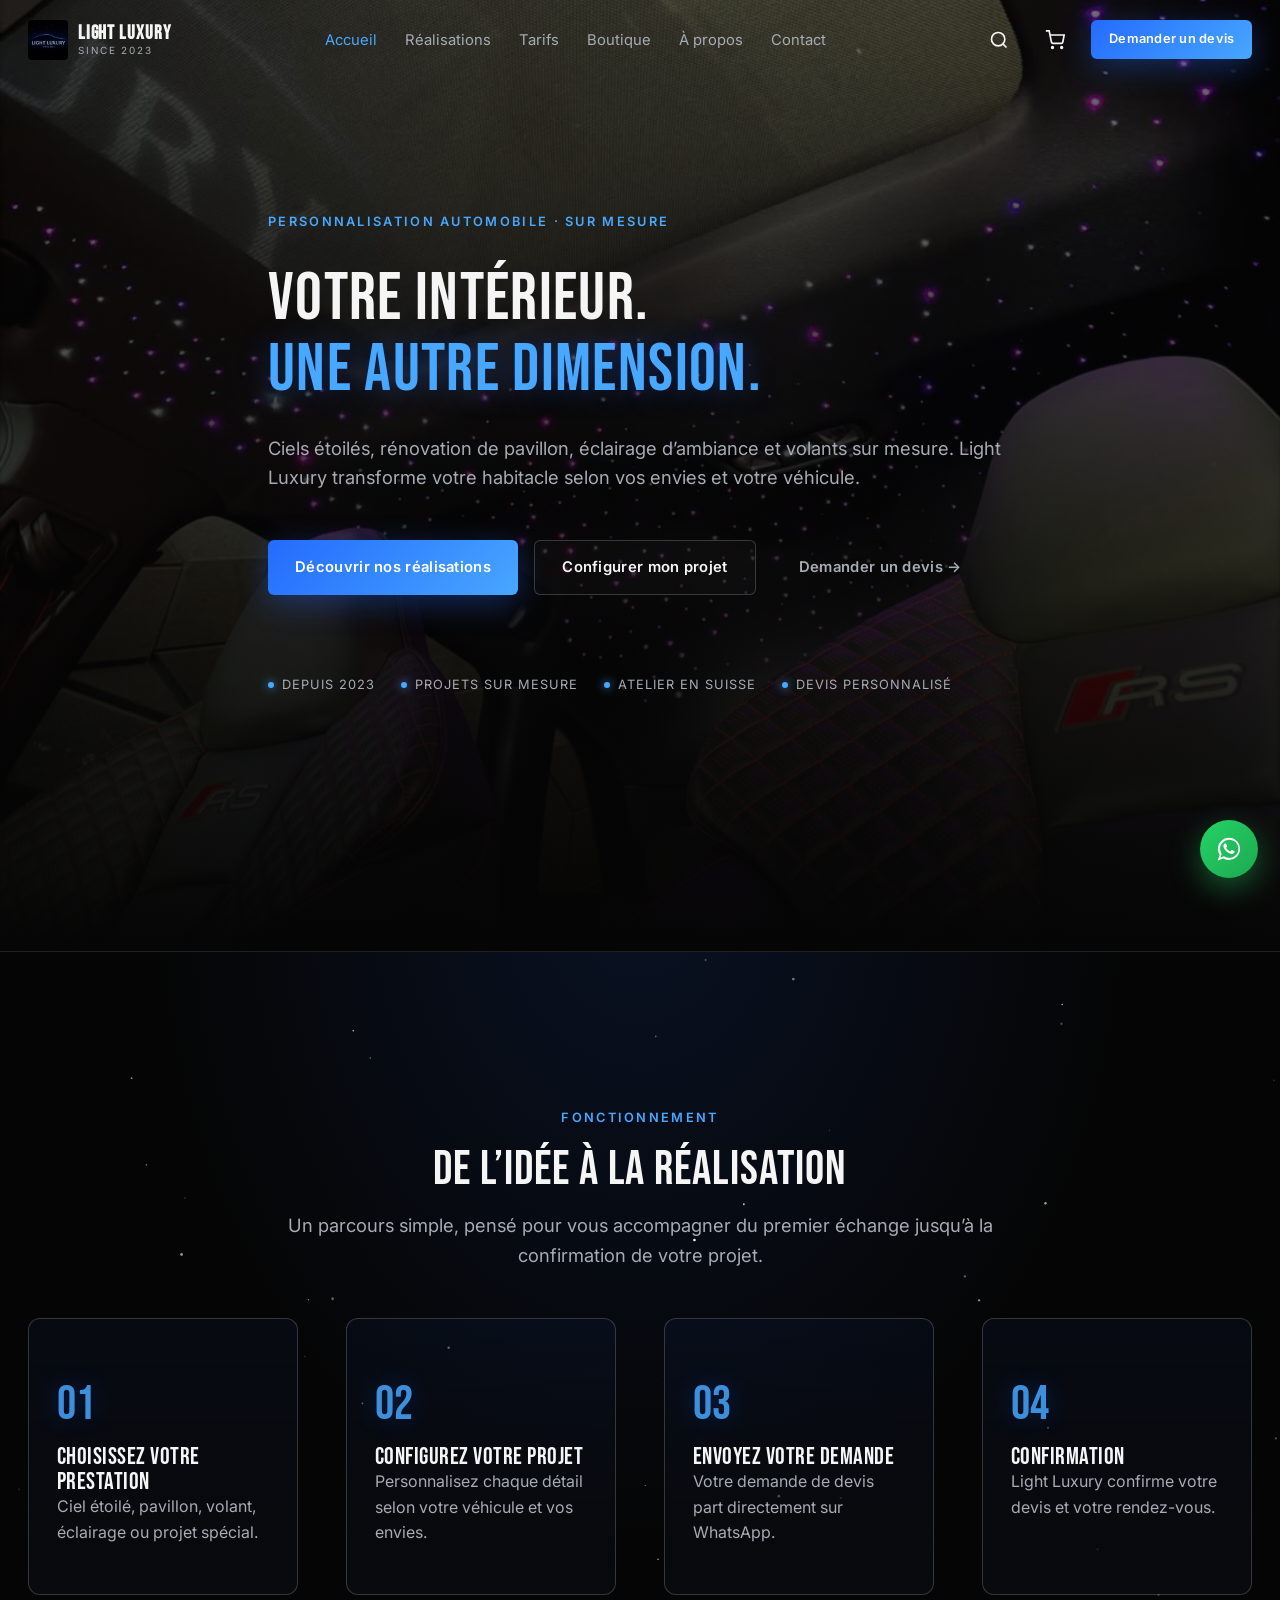
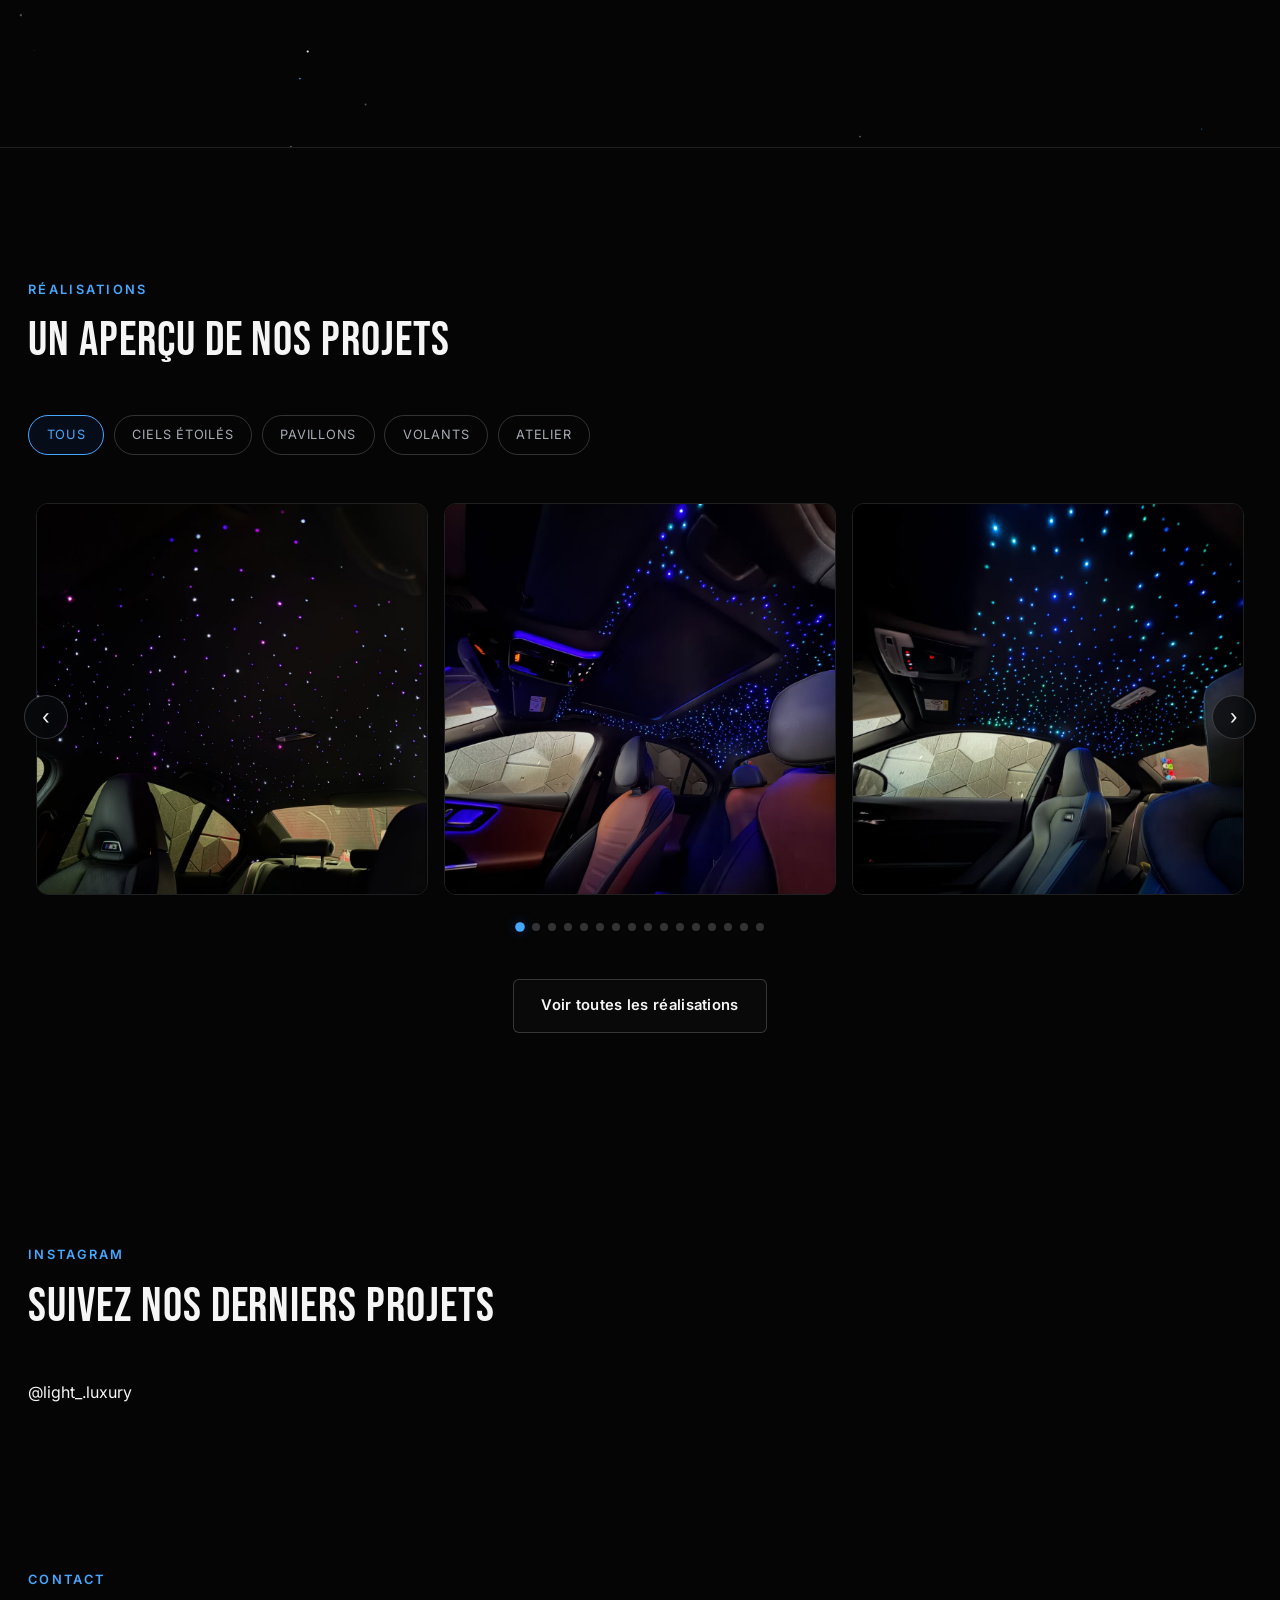
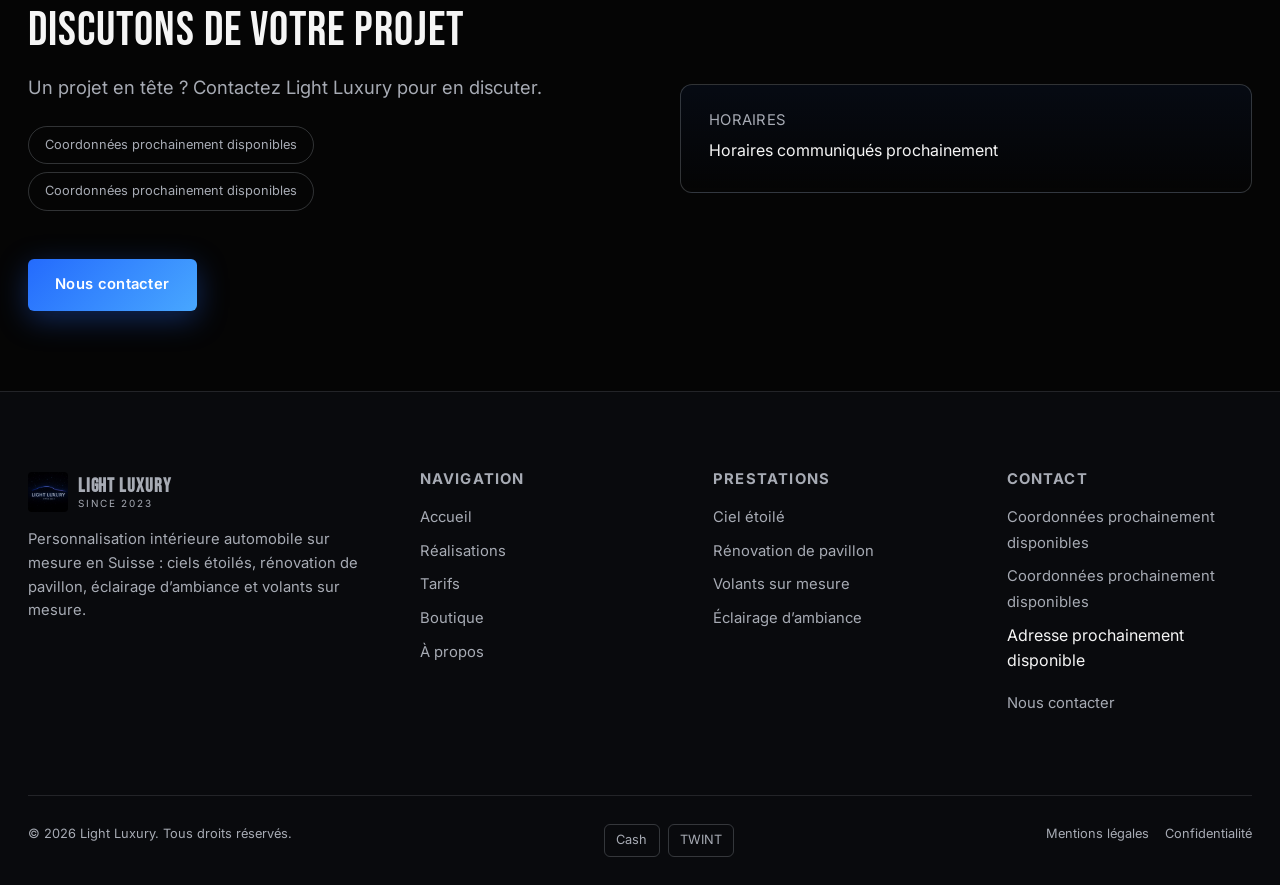
==== commit 1a2a64fb: "Refactor index.html by removing sections and adding link Removed several sections including 'tight'," ====
--- a/index.html
+++ b/index.html
@@ -114,14 +114,6 @@
   </div>
 </section>
 
-<section class="tight">
-  <div class="container">
-    <div class="section-head center" style="margin:0 auto;">
-      <p class="lead" style="margin:0 auto;">Light Luxury accompagne chaque client dans la personnalisation de son intérieur automobile. Chaque projet est étudié selon le véhicule, les matériaux, la configuration souhaitée et les contraintes techniques.</p>
-    </div>
-  </div>
-</section>
-
 <section id="fonctionnement" class="section-featured" data-local-starfield style="border-top:1px solid var(--c-border); border-bottom:1px solid var(--c-border);">
   <div class="starfield-bg" aria-hidden="true"><canvas data-starfield data-density="90" data-shooting-stars="false"></canvas></div>
   <div class="container" style="position:relative;z-index:1;">
@@ -163,50 +155,22 @@
   </div>
 </section>
 
-<section id="atelier">
-  <div class="container">
-    <div class="section-head">
-      <span class="eyebrow">L’atelier</span>
-      <h2>Un savoir-faire artisanal, en Suisse</h2>
-    </div>
-    <div class="slider atelier-slider">
-      <div class="slider-viewport">
-        <div class="slider-track">
-      <div class="slider-slide"><img src="assets/images/atelier/atelier-lamborghini-urus.jpg" alt="Atelier Light Luxury avec Lamborghini Urus" loading="lazy" width="640" height="480" /></div>
-      <div class="slider-slide"><img src="assets/images/atelier/atelier-mercedes-g63.jpg" alt="Atelier Light Luxury avec Mercedes-AMG G63" loading="lazy" width="640" height="480" /></div>
-        </div>
-      </div>
-    </div>
-  </div>
-</section>
-
 <section id="instagram" class="tight">
   <div class="container">
     <div class="section-head">
       <span class="eyebrow">Instagram</span>
       <h2>Suivez nos derniers projets</h2>
     </div>
-    <div class="slider instagram-slider">
-      <div class="slider-viewport">
-        <div class="slider-track">
-      <div class="slider-slide"><a href="#" data-contact="instagram" target="_blank" rel="noopener"><img src="assets/images/ciels-etoiles/ciel-etoile-bmw-m3-multicolore.jpg" alt="Publication Instagram Light Luxury" loading="lazy" width="300" height="300" /></a></div>
-      <div class="slider-slide"><a href="#" data-contact="instagram" target="_blank" rel="noopener"><img src="assets/images/ciels-etoiles/ciel-etoile-violet-rose.jpg" alt="Publication Instagram Light Luxury" loading="lazy" width="300" height="300" /></a></div>
-      <div class="slider-slide"><a href="#" data-contact="instagram" target="_blank" rel="noopener"><img src="assets/images/volants/volant-bmw-m-carbone.jpg" alt="Publication Instagram Light Luxury" loading="lazy" width="300" height="300" /></a></div>
-      <div class="slider-slide"><a href="#" data-contact="instagram" target="_blank" rel="noopener"><img src="assets/images/ciels-etoiles/ciel-etoile-audi-rs-panoramique.jpg" alt="Publication Instagram Light Luxury" loading="lazy" width="300" height="300" /></a></div>
-      <div class="slider-slide"><a href="#" data-contact="instagram" target="_blank" rel="noopener"><img src="assets/images/atelier/atelier-lamborghini-urus.jpg" alt="Publication Instagram Light Luxury" loading="lazy" width="300" height="300" /></a></div>
-      <div class="slider-slide"><a href="#" data-contact="instagram" target="_blank" rel="noopener"><img src="assets/images/ciels-etoiles/ciel-etoile-bmw-m4-orange.jpg" alt="Publication Instagram Light Luxury" loading="lazy" width="300" height="300" /></a></div>
-        </div>
-      </div>
-    </div>
-  </div>
-</section>
-
-<section id="avis">
-  <div class="container">
-    <div class="reviews-cta">
-      <h2>Votre avis compte</h2>
-      <p>Retrouvez les avis de nos clients sur notre fiche Google.</p>
-      <a href="#" data-contact="google-reviews" class="btn btn-outline" style="display:none;">Voir les avis Google</a>
+
+    <div class="instagram-profile">
+      <a
+        href="https://www.instagram.com/light_.luxury/"
+        target="_blank"
+        rel="noopener noreferrer"
+        class="instagram-link"
+      >
+        @light_.luxury
+      </a>
     </div>
   </div>
 </section>
